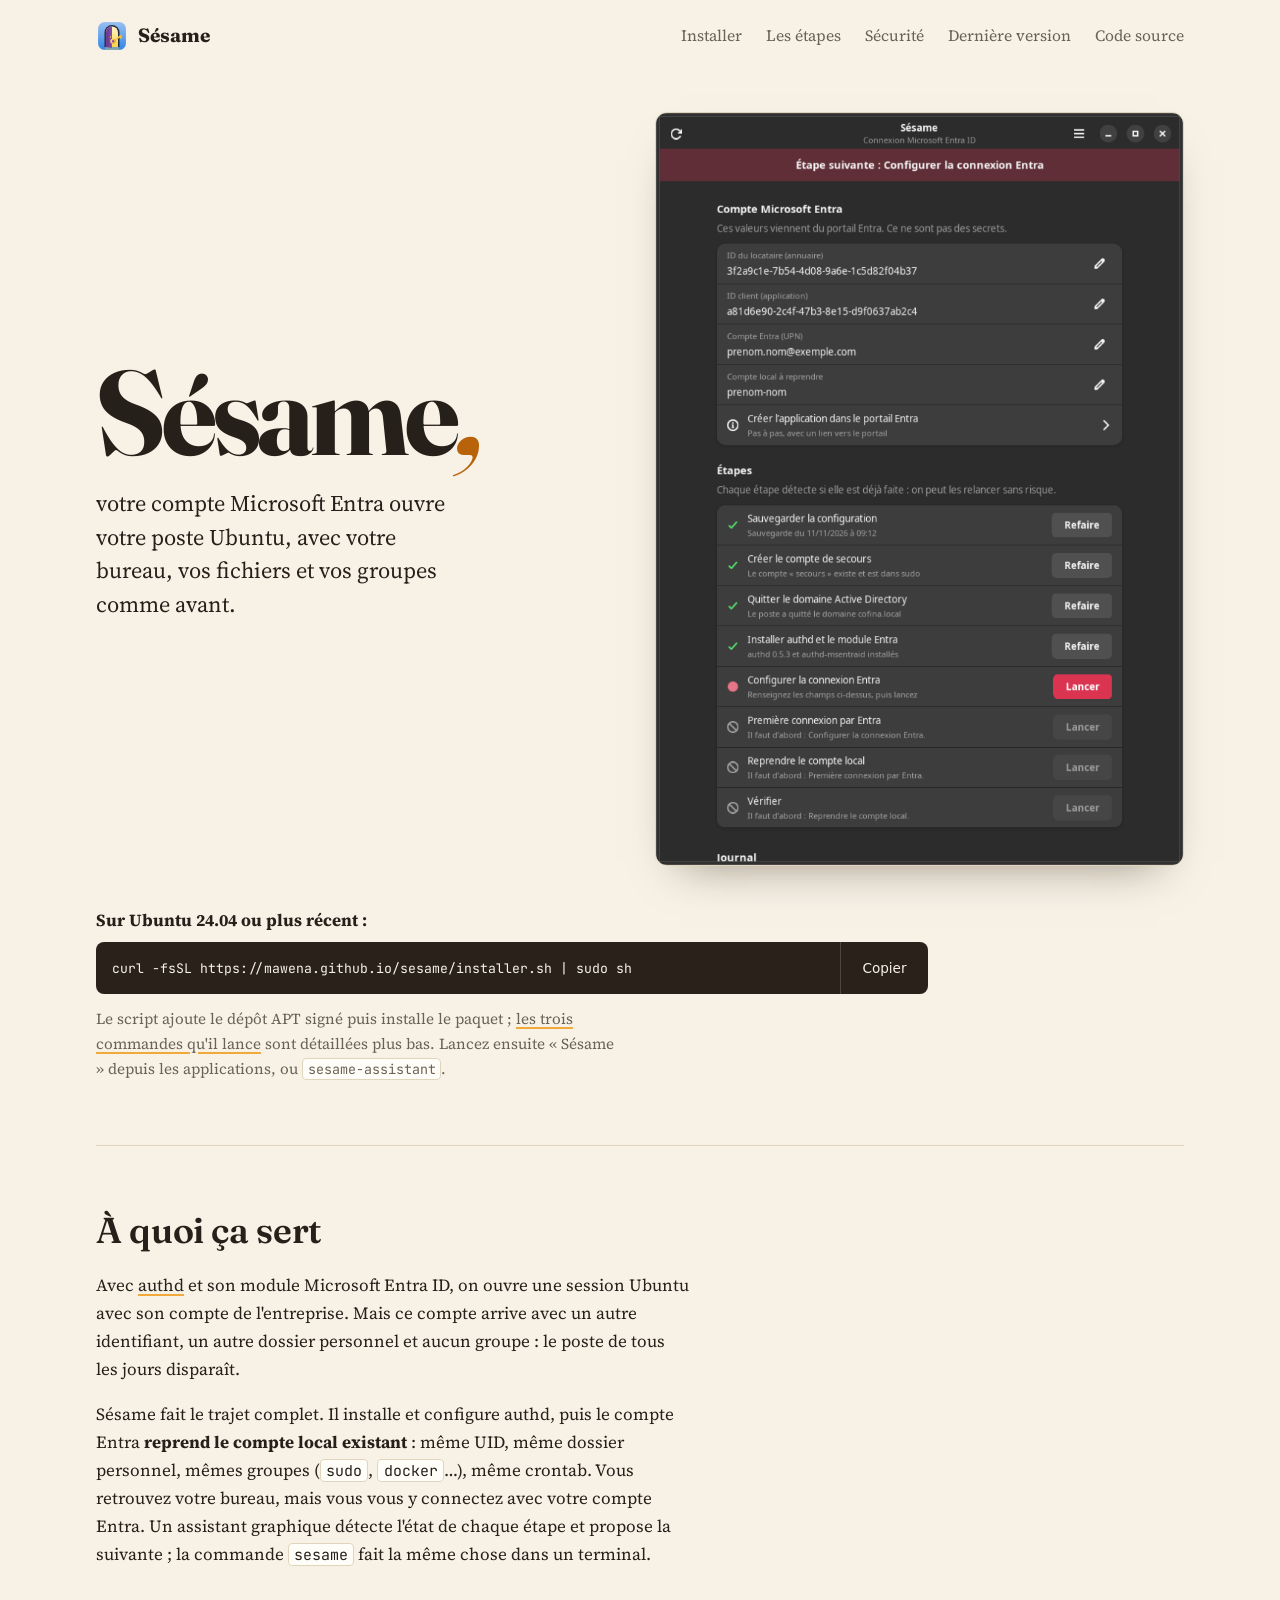
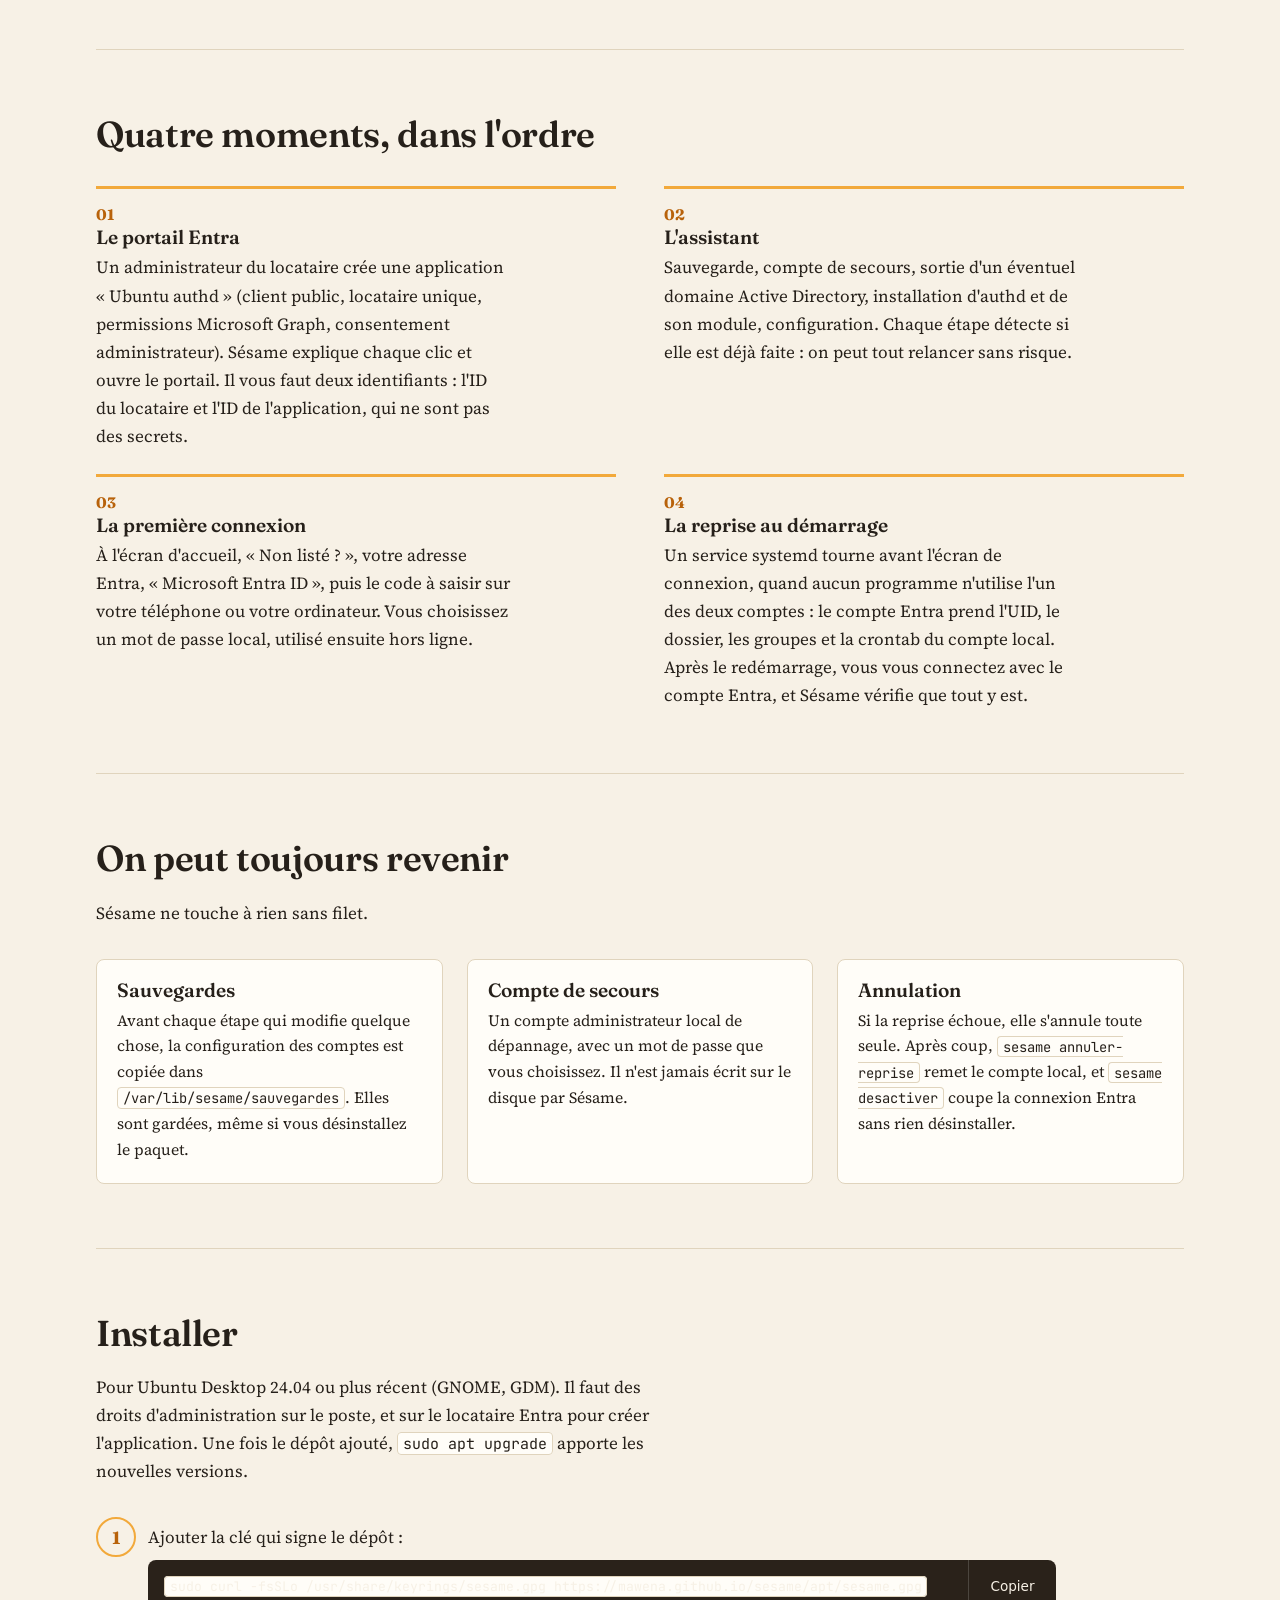
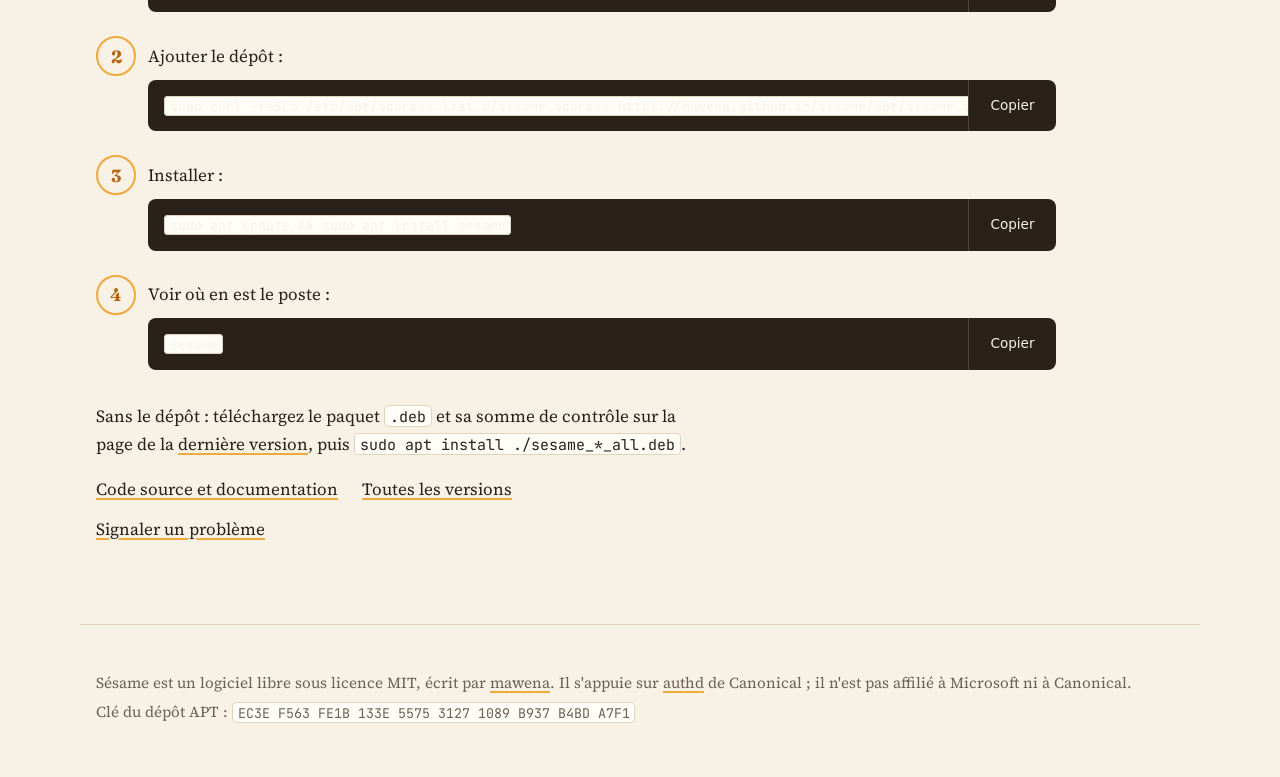
==== index.html @ a945cf49 "feat(apt): publication de sesame_1.0.0_all.deb" ====
<!doctype html>
<html lang="fr">
<head>
<meta charset="utf-8">
<meta name="viewport" content="width=device-width, initial-scale=1">
<title>Sésame, votre compte Entra sur Ubuntu</title>
<meta name="description" content="Sésame connecte un poste Ubuntu 24.04+ à Microsoft Entra ID avec authd, puis fait reprendre au compte Entra votre compte local : même UID, même dossier, mêmes groupes. Installation par apt.">
<meta name="theme-color" content="#f7f1e6" media="(prefers-color-scheme: light)">
<meta name="theme-color" content="#17130e" media="(prefers-color-scheme: dark)">
<link rel="icon" href="icone.svg" type="image/svg+xml">
<link rel="preconnect" href="https://fonts.googleapis.com">
<link rel="preconnect" href="https://fonts.gstatic.com" crossorigin>
<link href="https://fonts.googleapis.com/css2?family=Fraunces:ital,wght@0,600;0,700;1,600&family=JetBrains+Mono:wght@400;600&family=Source+Serif+4:wght@400;700&display=swap" rel="stylesheet">
<link rel="stylesheet" href="style.css">
</head>
<body>

<header class="entete">
  <a class="marque" href="./"><img src="icone.svg" alt="" width="32" height="32"><span>Sésame</span></a>
  <nav aria-label="Liens du projet">
    <a href="#installer">Installer</a>
    <a href="#etapes">Les étapes</a>
    <a href="#securite">Sécurité</a>
    <a href="https://github.com/mawena/sesame/releases/latest">Dernière version</a>
    <a href="https://github.com/mawena/sesame">Code source</a>
  </nav>
</header>

<main>
  <section class="ouverture" aria-labelledby="titre">
    <div>
      <h1 id="titre">Sésame<em>,</em></h1>
      <p class="chapeau">votre compte Microsoft Entra ouvre votre poste Ubuntu, avec votre bureau, vos fichiers et vos groupes comme avant.</p>
    </div>
    <figure class="apercu">
      <img src="captures/apercu.png" alt="L'assistant Sésame : les étapes de la connexion Entra, chacune avec son état et son bouton Lancer" width="910" height="750">
    </figure>
    <div class="installation-courte">
      <p>Sur Ubuntu 24.04 ou plus récent :</p>
      <div class="commande">
        <pre><code id="cmd-courte">curl -fsSL https://mawena.github.io/sesame/installer.sh | sudo sh</code></pre>
        <button type="button" class="copier" data-cible="cmd-courte" hidden>Copier</button>
      </div>
      <p class="nuance">Le script ajoute le dépôt APT signé puis installe le paquet ; <a href="#installer">les trois commandes qu'il lance</a> sont détaillées plus bas. Lancez ensuite « Sésame » depuis les applications, ou <code>sesame-assistant</code>.</p>
    </div>
  </section>

  <section class="pourquoi" aria-labelledby="pourquoi-titre">
    <h2 id="pourquoi-titre">À quoi ça sert</h2>
    <p>Avec <a href="https://ubuntu.com/docs/authd/stable-docs/">authd</a> et son module Microsoft Entra ID, on ouvre une session Ubuntu avec son compte de l'entreprise. Mais ce compte arrive avec un autre identifiant, un autre dossier personnel et aucun groupe : le poste de tous les jours disparaît.</p>
    <p>Sésame fait le trajet complet. Il installe et configure authd, puis le compte Entra <strong>reprend le compte local existant</strong> : même UID, même dossier personnel, mêmes groupes (<code>sudo</code>, <code>docker</code>…), même crontab. Vous retrouvez votre bureau, mais vous vous y connectez avec votre compte Entra. Un assistant graphique détecte l'état de chaque étape et propose la suivante ; la commande <code>sesame</code> fait la même chose dans un terminal.</p>
  </section>

  <section class="etapes" id="etapes" aria-labelledby="etapes-titre">
    <h2 id="etapes-titre">Quatre moments, dans l'ordre</h2>
    <ol class="liste-etapes">
      <li>
        <h3>Le portail Entra</h3>
        <p>Un administrateur du locataire crée une application « Ubuntu authd » (client public, locataire unique, permissions Microsoft Graph, consentement administrateur). Sésame explique chaque clic et ouvre le portail. Il vous faut deux identifiants : l'ID du locataire et l'ID de l'application, qui ne sont pas des secrets.</p>
      </li>
      <li>
        <h3>L'assistant</h3>
        <p>Sauvegarde, compte de secours, sortie d'un éventuel domaine Active Directory, installation d'authd et de son module, configuration. Chaque étape détecte si elle est déjà faite : on peut tout relancer sans risque.</p>
      </li>
      <li>
        <h3>La première connexion</h3>
        <p>À l'écran d'accueil, « Non listé ? », votre adresse Entra, « Microsoft Entra ID », puis le code à saisir sur votre téléphone ou votre ordinateur. Vous choisissez un mot de passe local, utilisé ensuite hors ligne.</p>
      </li>
      <li>
        <h3>La reprise au démarrage</h3>
        <p>Un service systemd tourne avant l'écran de connexion, quand aucun programme n'utilise l'un des deux comptes : le compte Entra prend l'UID, le dossier, les groupes et la crontab du compte local. Après le redémarrage, vous vous connectez avec le compte Entra, et Sésame vérifie que tout y est.</p>
      </li>
    </ol>
  </section>

  <section class="securite" id="securite" aria-labelledby="securite-titre">
    <h2 id="securite-titre">On peut toujours revenir</h2>
    <p>Sésame ne touche à rien sans filet.</p>
    <div class="garde">
      <div>
        <h3>Sauvegardes</h3>
        <p>Avant chaque étape qui modifie quelque chose, la configuration des comptes est copiée dans <code>/var/lib/sesame/sauvegardes</code>. Elles sont gardées, même si vous désinstallez le paquet.</p>
      </div>
      <div>
        <h3>Compte de secours</h3>
        <p>Un compte administrateur local de dépannage, avec un mot de passe que vous choisissez. Il n'est jamais écrit sur le disque par Sésame.</p>
      </div>
      <div>
        <h3>Annulation</h3>
        <p>Si la reprise échoue, elle s'annule toute seule. Après coup, <code>sesame annuler-reprise</code> remet le compte local, et <code>sesame desactiver</code> coupe la connexion Entra sans rien désinstaller.</p>
      </div>
    </div>
  </section>

  <section class="installer" id="installer" aria-labelledby="installer-titre">
    <h2 id="installer-titre">Installer</h2>
    <p>Pour Ubuntu Desktop 24.04 ou plus récent (GNOME, GDM). Il faut des droits d'administration sur le poste, et sur le locataire Entra pour créer l'application. Une fois le dépôt ajouté, <code>sudo apt upgrade</code> apporte les nouvelles versions.</p>
    <ol class="pas">
      <li>
        <p>Ajouter la clé qui signe le dépôt :</p>
        <div class="commande"><pre><code id="cmd-cle">sudo curl -fsSLo /usr/share/keyrings/sesame.gpg https://mawena.github.io/sesame/apt/sesame.gpg</code></pre><button type="button" class="copier" data-cible="cmd-cle" hidden>Copier</button></div>
      </li>
      <li>
        <p>Ajouter le dépôt :</p>
        <div class="commande"><pre><code id="cmd-source">sudo curl -fsSLo /etc/apt/sources.list.d/sesame.sources https://mawena.github.io/sesame/apt/sesame.sources</code></pre><button type="button" class="copier" data-cible="cmd-source" hidden>Copier</button></div>
      </li>
      <li>
        <p>Installer :</p>
        <div class="commande"><pre><code id="cmd-installer">sudo apt update && sudo apt install sesame</code></pre><button type="button" class="copier" data-cible="cmd-installer" hidden>Copier</button></div>
      </li>
      <li>
        <p>Voir où en est le poste :</p>
        <div class="commande"><pre><code id="cmd-etat">sesame</code></pre><button type="button" class="copier" data-cible="cmd-etat" hidden>Copier</button></div>
      </li>
    </ol>
    <p>Sans le dépôt : téléchargez le paquet <code>.deb</code> et sa somme de contrôle sur la page de la <a href="https://github.com/mawena/sesame/releases/latest">dernière version</a>, puis <code>sudo apt install ./sesame_*_all.deb</code>.</p>
    <p class="liens">
      <a href="https://github.com/mawena/sesame">Code source et documentation</a>
      <a href="https://github.com/mawena/sesame/releases">Toutes les versions</a>
      <a href="https://github.com/mawena/sesame/issues">Signaler un problème</a>
    </p>
  </section>
</main>

<footer class="pied">
  <p>Sésame est un logiciel libre sous licence MIT, écrit par <a href="https://github.com/mawena">mawena</a>. Il s'appuie sur <a href="https://ubuntu.com/identity/authd">authd</a> de Canonical ; il n'est pas affilié à Microsoft ni à Canonical.</p>
  <p>Clé du dépôt APT : <code>EC3E F563 FE1B 133E 5575 3127 1089 B937 B4BD A7F1</code></p>
</footer>

<script src="sesame.js" defer></script>
</body>
</html>
---- style.css ----
/* Sésame : page d'accueil. Identité : l'ambre d'une clé et d'une porte qui s'ouvre, sur fond sable (clair) ou nuit (sombre). */
:root {
  --fond: #f7f1e6;          /* sable */
  --surface: #fffdf8;
  --encre: #26201a;
  --discret: #6b6154;
  --trait: #e0d4bd;
  --ambre: #b8620a;         /* accent : texte et traits, contraste suffisant sur le fond */
  --or: #f2a93b;            /* la clé, les repères */
  --ok: #2f7d4f;
  --alerte: #b3321f;
  --code-fond: #2a221a;
  --code-encre: #f7f1e6;
  --rayon: 8px;
  --large: 70rem;
  --texte: 66ch;
  color-scheme: light dark;
}
@media (prefers-color-scheme: dark) {
  :root:not([data-theme="light"]) {
    --fond: #17130e;
    --surface: #211b14;
    --encre: #f1e8d8;
    --discret: #b3a68f;
    --trait: #3a3125;
    --ambre: #f2a93b;
    --or: #f2a93b;
    --ok: #6cc08b;
    --alerte: #ff8a75;
    --code-fond: #0f0c08;
    --code-encre: #f1e8d8;
  }
}
:root[data-theme="dark"] {
  --fond: #17130e; --surface: #211b14; --encre: #f1e8d8; --discret: #b3a68f; --trait: #3a3125;
  --ambre: #f2a93b; --or: #f2a93b; --ok: #6cc08b; --alerte: #ff8a75; --code-fond: #0f0c08; --code-encre: #f1e8d8;
}

*, *::before, *::after { box-sizing: border-box; }
html { -webkit-text-size-adjust: 100%; scroll-behavior: smooth; }
@media (prefers-reduced-motion: reduce) { html { scroll-behavior: auto; } }

body {
  margin: 0; background: var(--fond); color: var(--encre);
  font-family: "Source Serif 4", Georgia, "Noto Serif", serif;
  font-size: 1.0625rem; line-height: 1.65;
}
a { color: inherit; text-decoration-color: var(--or); text-decoration-thickness: 2px; text-underline-offset: 3px; }
a:hover { color: var(--ambre); }
:focus-visible { outline: 3px solid var(--or); outline-offset: 3px; border-radius: 2px; }

code, pre { font-family: "JetBrains Mono", "DejaVu Sans Mono", ui-monospace, monospace; font-size: 0.88em; }
p code, li code { background: var(--surface); border: 1px solid var(--trait); border-radius: 4px; padding: 0.05em 0.35em; overflow-wrap: anywhere; }

h1, h2, h3 { font-family: "Fraunces", Georgia, serif; line-height: 1.12; margin: 0; font-weight: 600; }
h2 { font-size: clamp(1.6rem, 3.4vw, 2.25rem); letter-spacing: -0.01em; max-width: 24ch; }
h3 { font-size: 1.2rem; }
.lecteur { position: absolute; width: 1px; height: 1px; overflow: hidden; clip: rect(0 0 0 0); white-space: nowrap; }

/* En-tête */
.entete { max-width: var(--large); margin: 0 auto; padding: 1.25rem 1rem; display: flex; flex-wrap: wrap; gap: 0.75rem 2rem; align-items: center; justify-content: space-between; }
.marque { display: inline-flex; align-items: center; gap: 0.6rem; text-decoration: none; font-family: Fraunces, Georgia, serif; font-weight: 700; font-size: 1.2rem; }
.entete nav { display: flex; flex-wrap: wrap; gap: 0.25rem 1.5rem; font-size: 0.98rem; }
.entete nav a { text-decoration: none; color: var(--discret); }
.entete nav a:hover { color: var(--encre); text-decoration: underline; }

main { max-width: var(--large); margin: 0 auto; padding: 0 1rem; }
section + section { border-top: 1px solid var(--trait); }

/* Ouverture */
.ouverture { padding: 2.5rem 0 4rem; display: grid; grid-template-columns: minmax(0, 1fr) minmax(0, 1.05fr); gap: 2.5rem 3.5rem; align-items: center; }
h1 { font-size: clamp(3.4rem, 11vw, 7.5rem); letter-spacing: -0.035em; line-height: 0.92; font-weight: 700; }
h1 em { font-style: italic; color: var(--ambre); }
.chapeau { font-size: clamp(1.15rem, 2.2vw, 1.4rem); line-height: 1.5; max-width: 34ch; margin: 1.25rem 0 0; }
.apercu { margin: 0; }
.apercu img { display: block; width: 100%; height: auto; border-radius: 12px; border: 1px solid var(--trait); box-shadow: 0 22px 44px -26px rgba(40, 25, 5, .5); }
.installation-courte { grid-column: 1 / -1; max-width: 52rem; }
.installation-courte > p:first-child { margin: 0 0 0.5rem; font-weight: 700; }
.nuance { color: var(--discret); max-width: var(--texte); margin: 0.75rem 0 0; font-size: 0.95rem; }

/* Commandes */
.commande { display: flex; align-items: stretch; background: var(--code-fond); color: var(--code-encre); border-radius: var(--rayon); overflow: hidden; }
.commande pre { margin: 0; padding: 0.85rem 1rem; overflow-x: auto; flex: 1; min-width: 0; }
.commande pre code { white-space: pre; }
.copier { flex: none; font: inherit; font-family: system-ui, sans-serif; font-size: 0.85rem; cursor: pointer; background: transparent; color: var(--code-encre); border: 0; border-left: 1px solid rgba(255, 255, 255, .16); padding: 0 1rem; min-width: 5.5rem; }
.copier:hover { background: rgba(255, 255, 255, .08); }
.copier.copie { color: var(--or); }

/* Sections */
.pourquoi, .etapes, .securite, .installer { padding: 4rem 0; }
.pourquoi > p, .installer > p { max-width: var(--texte); }
.pourquoi h2, .etapes h2, .securite h2, .installer h2 { margin-bottom: 1.25rem; }

.liste-etapes { list-style: none; margin: 2rem 0 0; padding: 0; counter-reset: e; display: grid; grid-template-columns: repeat(2, minmax(0, 1fr)); gap: 1.5rem 3rem; }
.liste-etapes li { counter-increment: e; border-top: 3px solid var(--or); padding-top: 0.8rem; }
.liste-etapes li::before { content: counter(e, decimal-leading-zero); display: block; font-family: Fraunces, Georgia, serif; font-weight: 700; color: var(--ambre); font-size: 0.95rem; }
.liste-etapes h3 { margin-bottom: 0.3rem; }
.liste-etapes p { margin: 0; max-width: 46ch; }

.garde { display: grid; grid-template-columns: repeat(3, minmax(0, 1fr)); gap: 1.5rem; margin-top: 2rem; }
.garde > div { background: var(--surface); border: 1px solid var(--trait); border-radius: var(--rayon); padding: 1.25rem; }
.garde h3 { margin-bottom: 0.4rem; }
.garde p { margin: 0; font-size: 0.98rem; }

.pas { margin: 2rem 0; padding: 0; list-style: none; counter-reset: pas; max-width: 60rem; }
.pas li { counter-increment: pas; display: grid; grid-template-columns: 2.5rem minmax(0, 1fr); column-gap: 0.75rem; margin-bottom: 1.5rem; }
.pas li::before { content: counter(pas); grid-row: span 2; font-family: Fraunces, Georgia, serif; font-weight: 700; font-size: 1.1rem; width: 2.5rem; height: 2.5rem; border-radius: 50%; display: grid; place-items: center; border: 2px solid var(--or); color: var(--ambre); }
.pas p { margin: 0.35rem 0 0.6rem; }

.liens { display: flex; flex-wrap: wrap; gap: 0.75rem 1.5rem; margin-top: 1rem; }

/* Pied */
.pied { max-width: var(--large); margin: 0 auto; padding: 2.5rem 1rem 3rem; border-top: 1px solid var(--trait); color: var(--discret); font-size: 0.95rem; }
.pied p { margin: 0.3rem 0; }
.pied code { overflow-wrap: anywhere; }

@media (max-width: 800px) {
  .ouverture { grid-template-columns: 1fr; }
  .liste-etapes, .garde { grid-template-columns: 1fr; }
  .copier { min-width: 4.5rem; padding: 0 0.75rem; }
}
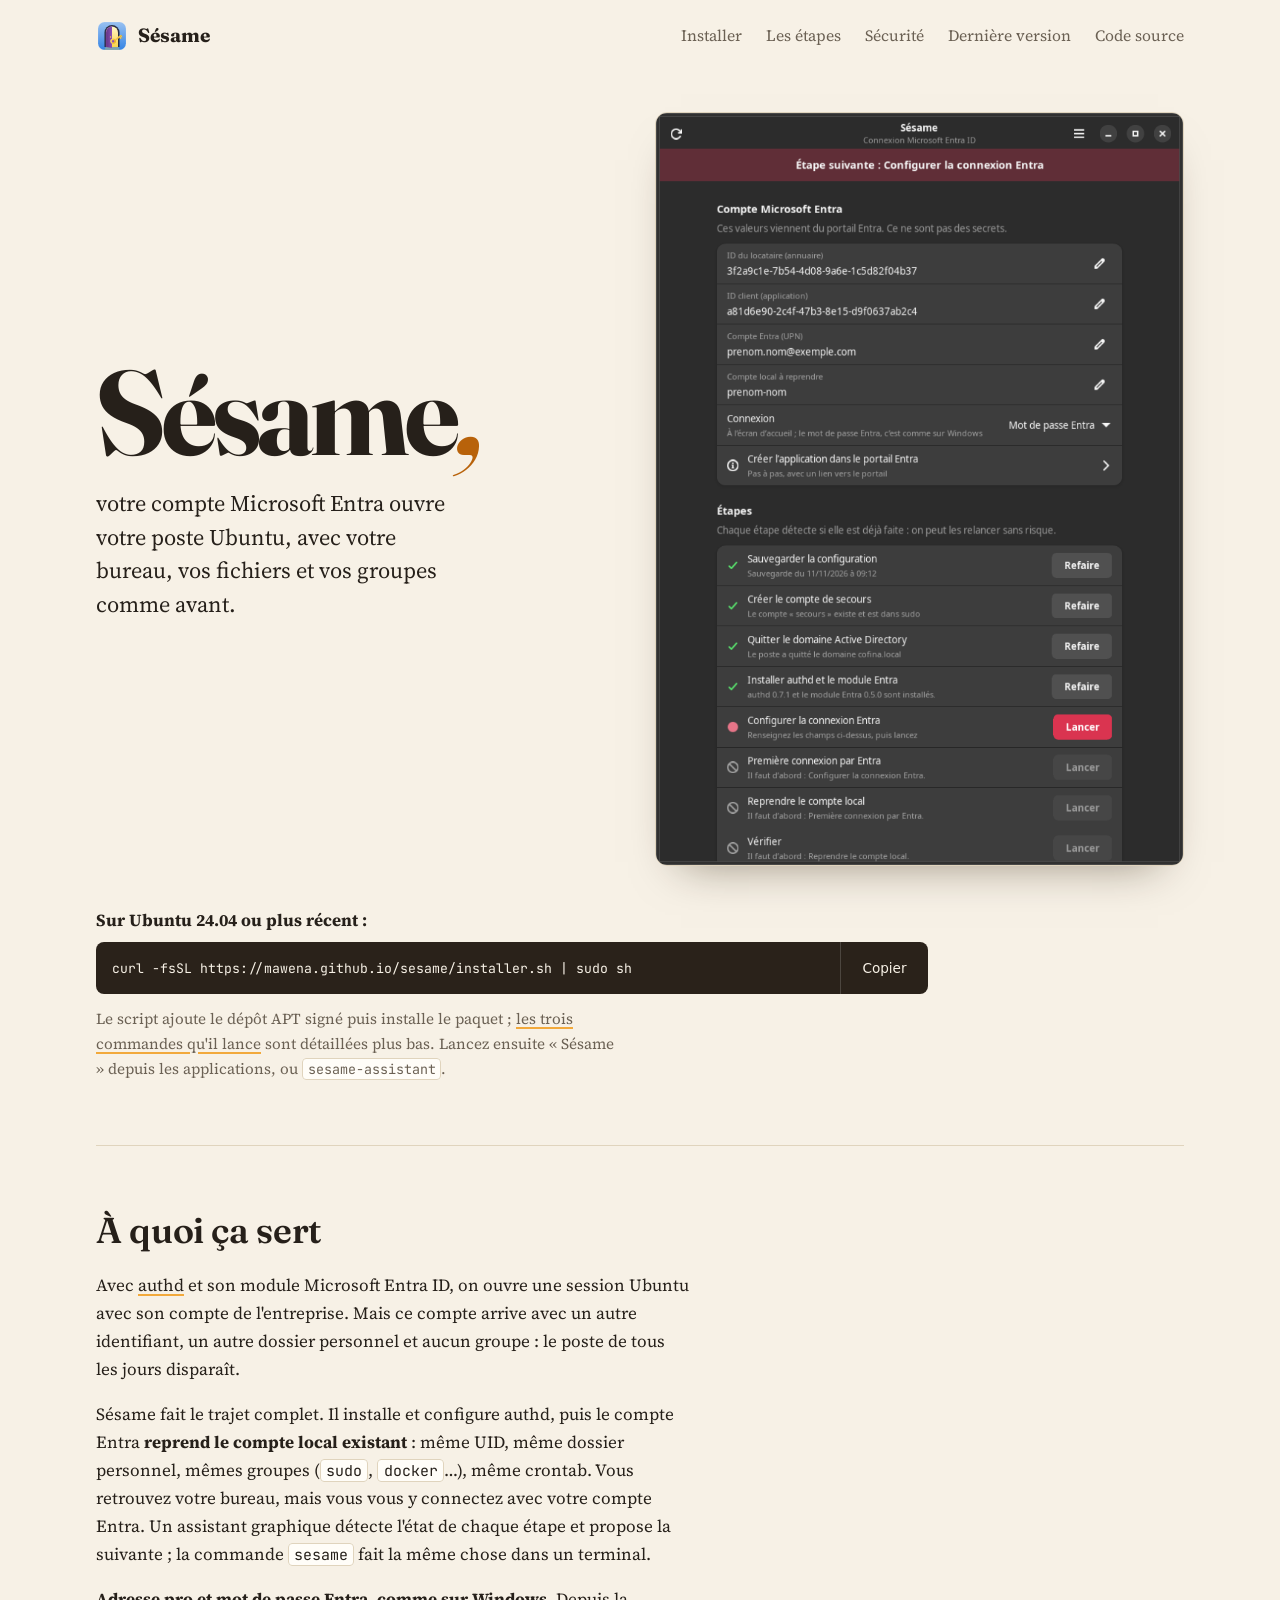
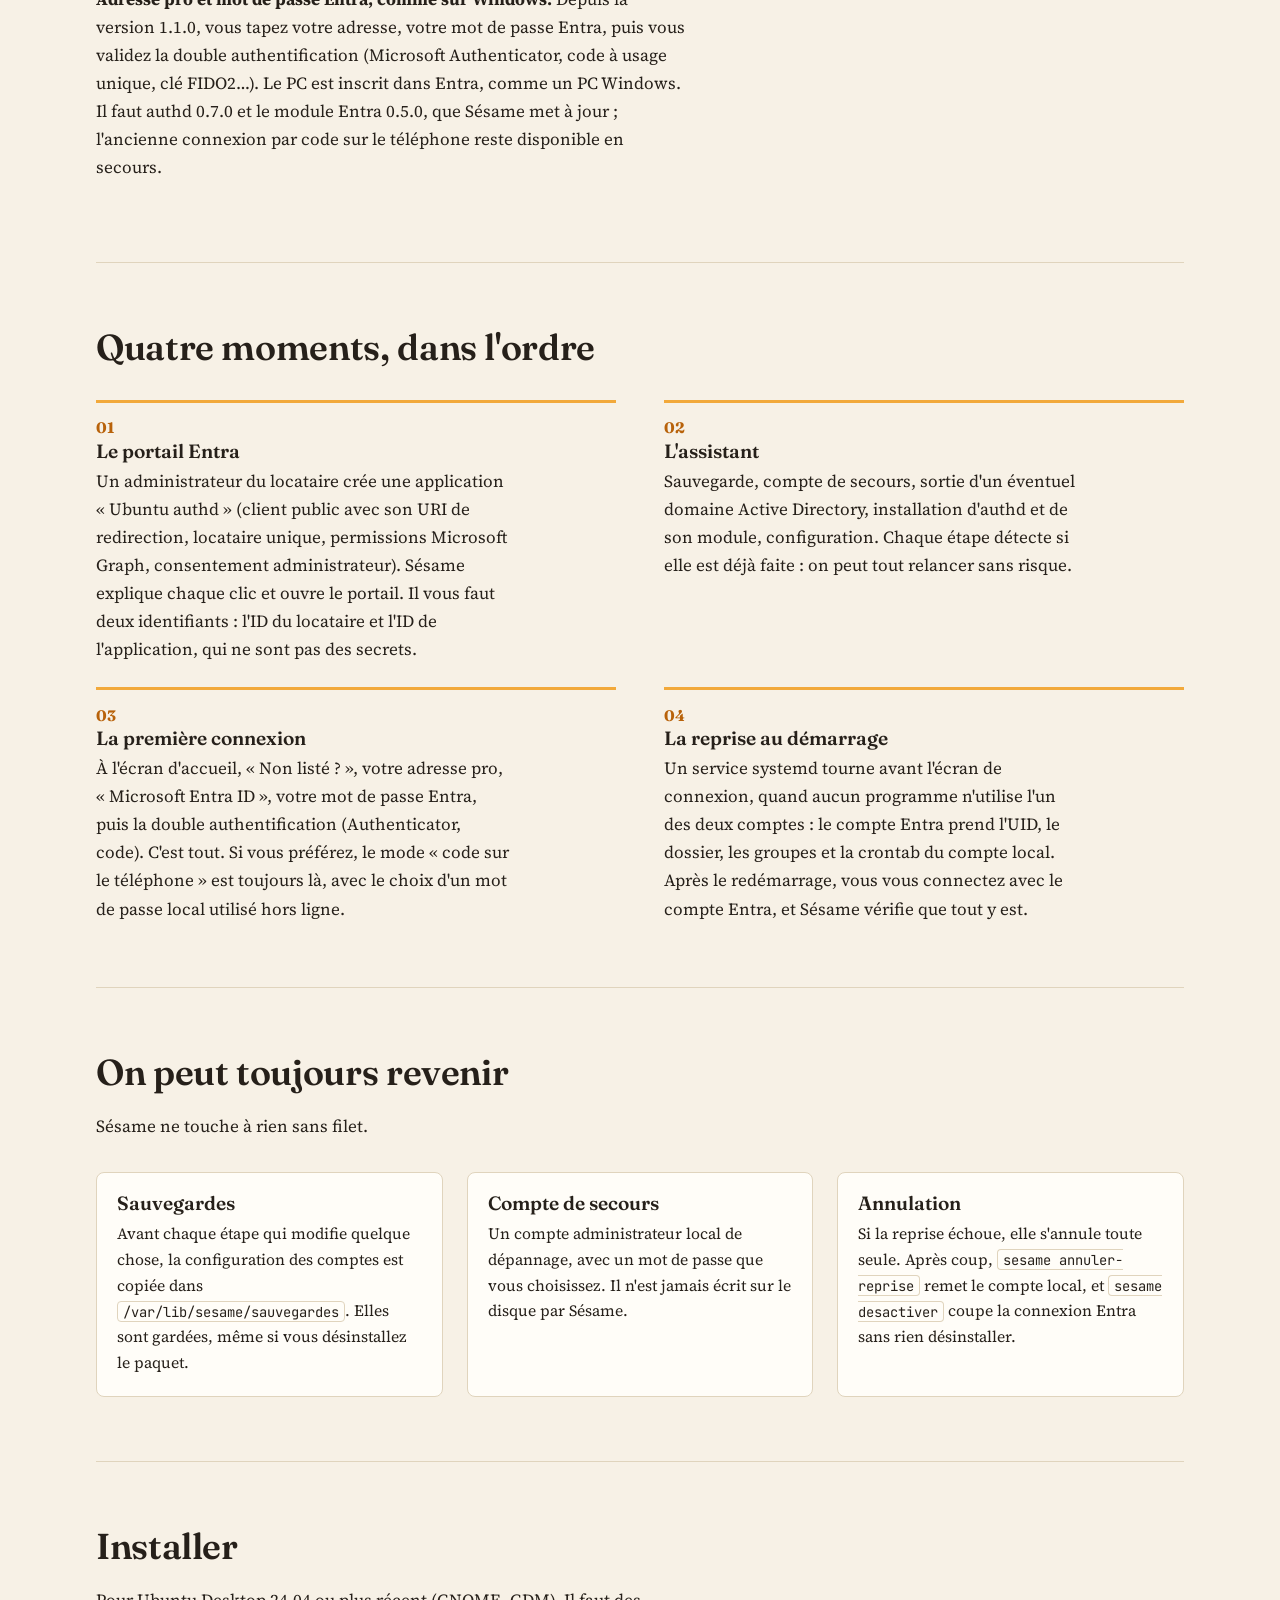
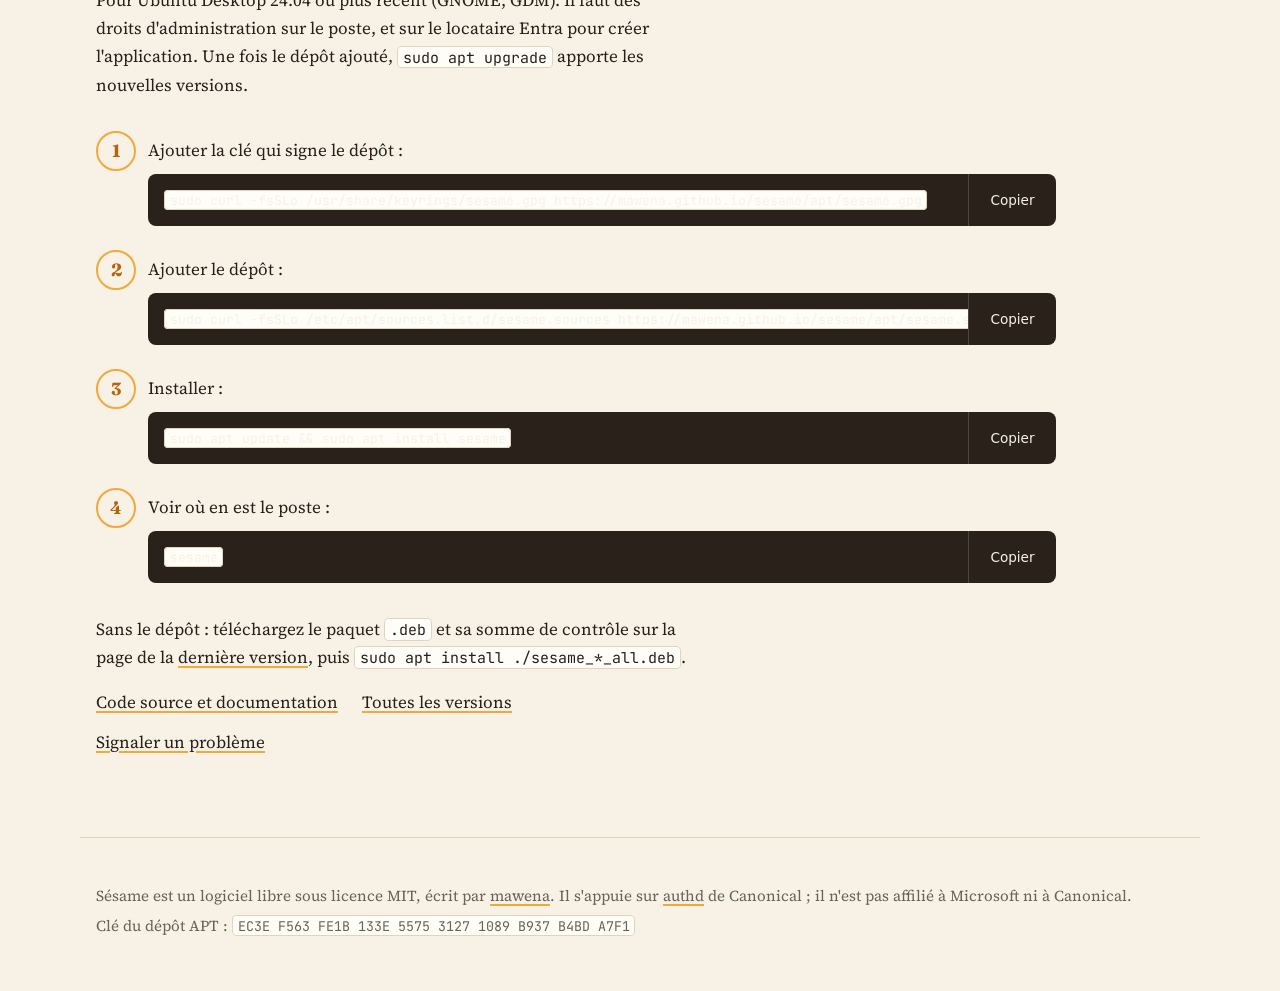
==== commit b8b1947a: "feat(apt): publication de sesame_1.1.0_all.deb" ====
--- a/index.html
+++ b/index.html
@@ -4,7 +4,7 @@
 <meta charset="utf-8">
 <meta name="viewport" content="width=device-width, initial-scale=1">
 <title>Sésame, votre compte Entra sur Ubuntu</title>
-<meta name="description" content="Sésame connecte un poste Ubuntu 24.04+ à Microsoft Entra ID avec authd, puis fait reprendre au compte Entra votre compte local : même UID, même dossier, mêmes groupes. Installation par apt.">
+<meta name="description" content="Sésame connecte un poste Ubuntu 24.04+ à Microsoft Entra ID avec authd (adresse pro et mot de passe, comme sur Windows), puis fait reprendre au compte Entra votre compte local : même UID, même dossier, mêmes groupes. Installation par apt.">
 <meta name="theme-color" content="#f7f1e6" media="(prefers-color-scheme: light)">
 <meta name="theme-color" content="#17130e" media="(prefers-color-scheme: dark)">
 <link rel="icon" href="icone.svg" type="image/svg+xml">
@@ -49,6 +49,7 @@
     <h2 id="pourquoi-titre">À quoi ça sert</h2>
     <p>Avec <a href="https://ubuntu.com/docs/authd/stable-docs/">authd</a> et son module Microsoft Entra ID, on ouvre une session Ubuntu avec son compte de l'entreprise. Mais ce compte arrive avec un autre identifiant, un autre dossier personnel et aucun groupe : le poste de tous les jours disparaît.</p>
     <p>Sésame fait le trajet complet. Il installe et configure authd, puis le compte Entra <strong>reprend le compte local existant</strong> : même UID, même dossier personnel, mêmes groupes (<code>sudo</code>, <code>docker</code>…), même crontab. Vous retrouvez votre bureau, mais vous vous y connectez avec votre compte Entra. Un assistant graphique détecte l'état de chaque étape et propose la suivante ; la commande <code>sesame</code> fait la même chose dans un terminal.</p>
+    <p><strong>Adresse pro et mot de passe Entra, comme sur Windows.</strong> Depuis la version 1.1.0, vous tapez votre adresse, votre mot de passe Entra, puis vous validez la double authentification (Microsoft Authenticator, code à usage unique, clé FIDO2…). Le PC est inscrit dans Entra, comme un PC Windows. Il faut authd 0.7.0 et le module Entra 0.5.0, que Sésame met à jour ; l'ancienne connexion par code sur le téléphone reste disponible en secours.</p>
   </section>
 
   <section class="etapes" id="etapes" aria-labelledby="etapes-titre">
@@ -56,7 +57,7 @@
     <ol class="liste-etapes">
       <li>
         <h3>Le portail Entra</h3>
-        <p>Un administrateur du locataire crée une application « Ubuntu authd » (client public, locataire unique, permissions Microsoft Graph, consentement administrateur). Sésame explique chaque clic et ouvre le portail. Il vous faut deux identifiants : l'ID du locataire et l'ID de l'application, qui ne sont pas des secrets.</p>
+        <p>Un administrateur du locataire crée une application « Ubuntu authd » (client public avec son URI de redirection, locataire unique, permissions Microsoft Graph, consentement administrateur). Sésame explique chaque clic et ouvre le portail. Il vous faut deux identifiants : l'ID du locataire et l'ID de l'application, qui ne sont pas des secrets.</p>
       </li>
       <li>
         <h3>L'assistant</h3>
@@ -64,7 +65,7 @@
       </li>
       <li>
         <h3>La première connexion</h3>
-        <p>À l'écran d'accueil, « Non listé ? », votre adresse Entra, « Microsoft Entra ID », puis le code à saisir sur votre téléphone ou votre ordinateur. Vous choisissez un mot de passe local, utilisé ensuite hors ligne.</p>
+        <p>À l'écran d'accueil, « Non listé ? », votre adresse pro, « Microsoft Entra ID », votre mot de passe Entra, puis la double authentification (Authenticator, code). C'est tout. Si vous préférez, le mode « code sur le téléphone » est toujours là, avec le choix d'un mot de passe local utilisé hors ligne.</p>
       </li>
       <li>
         <h3>La reprise au démarrage</h3>
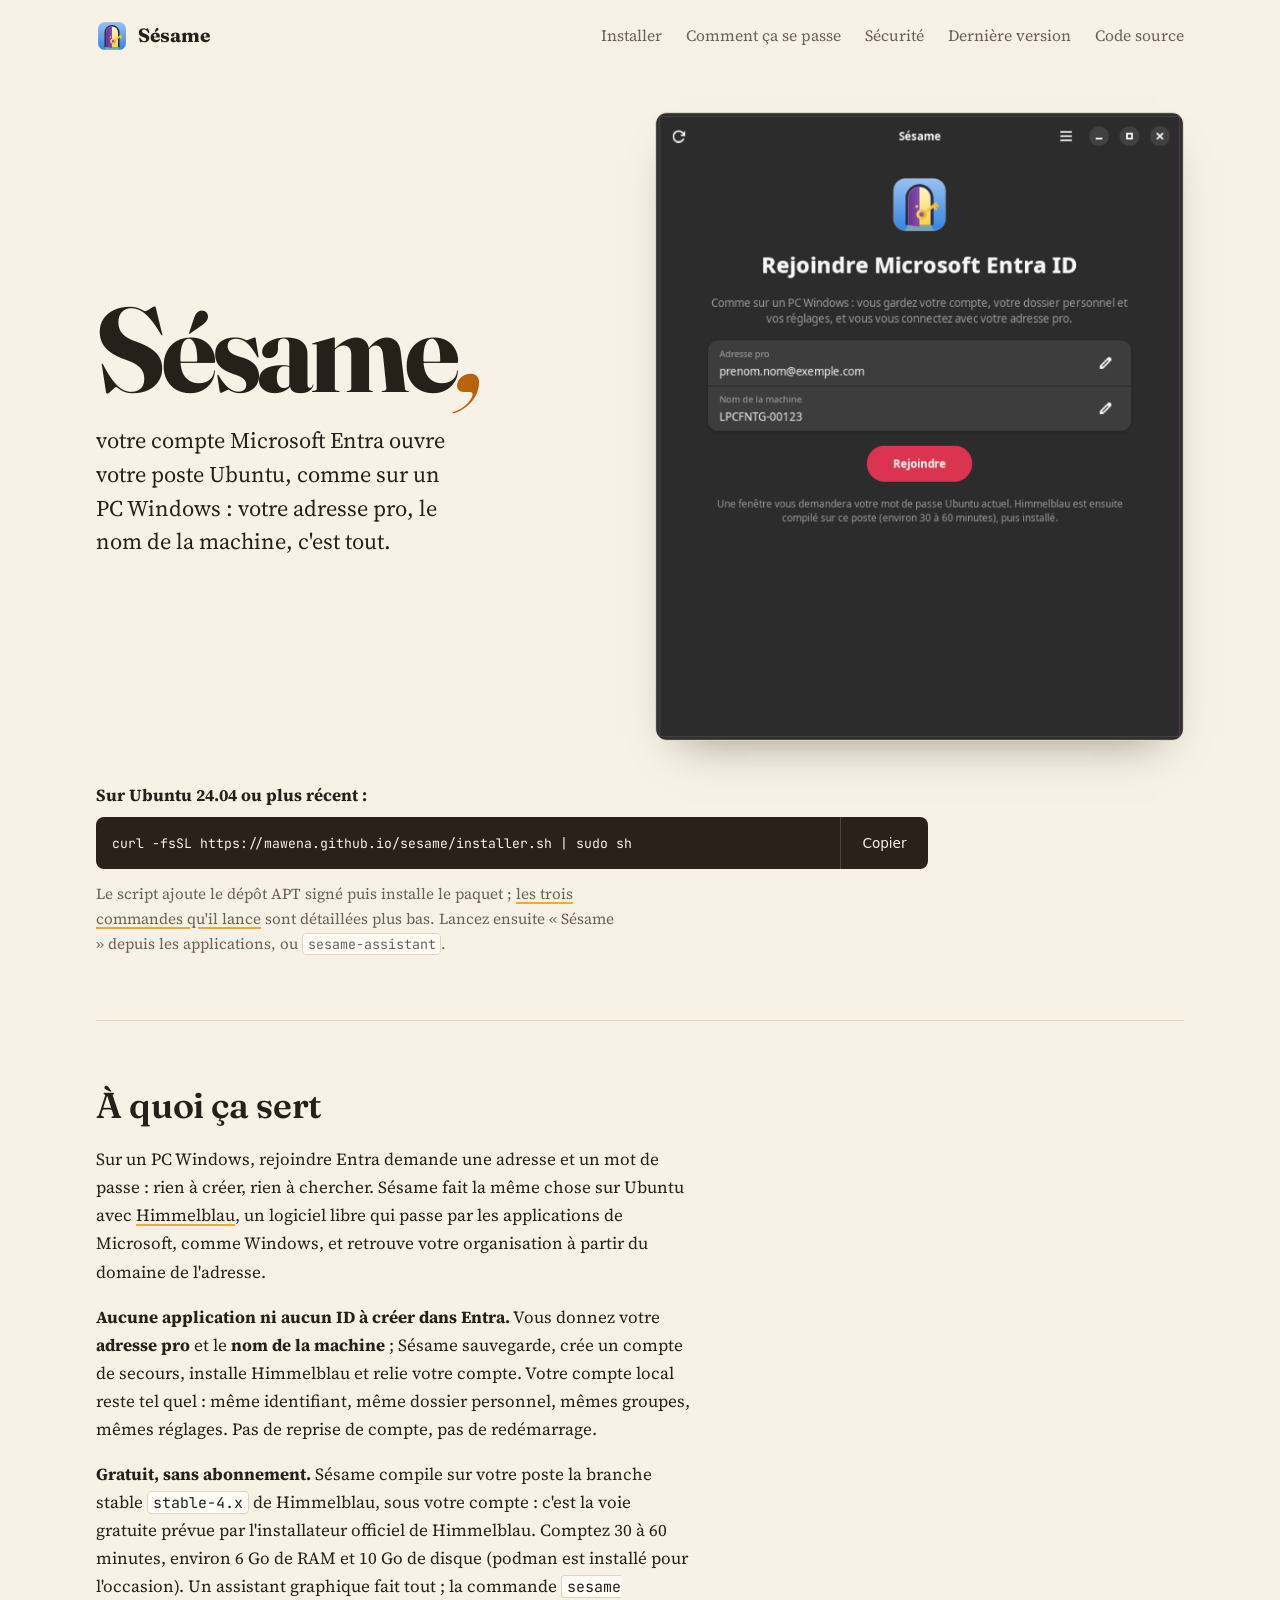
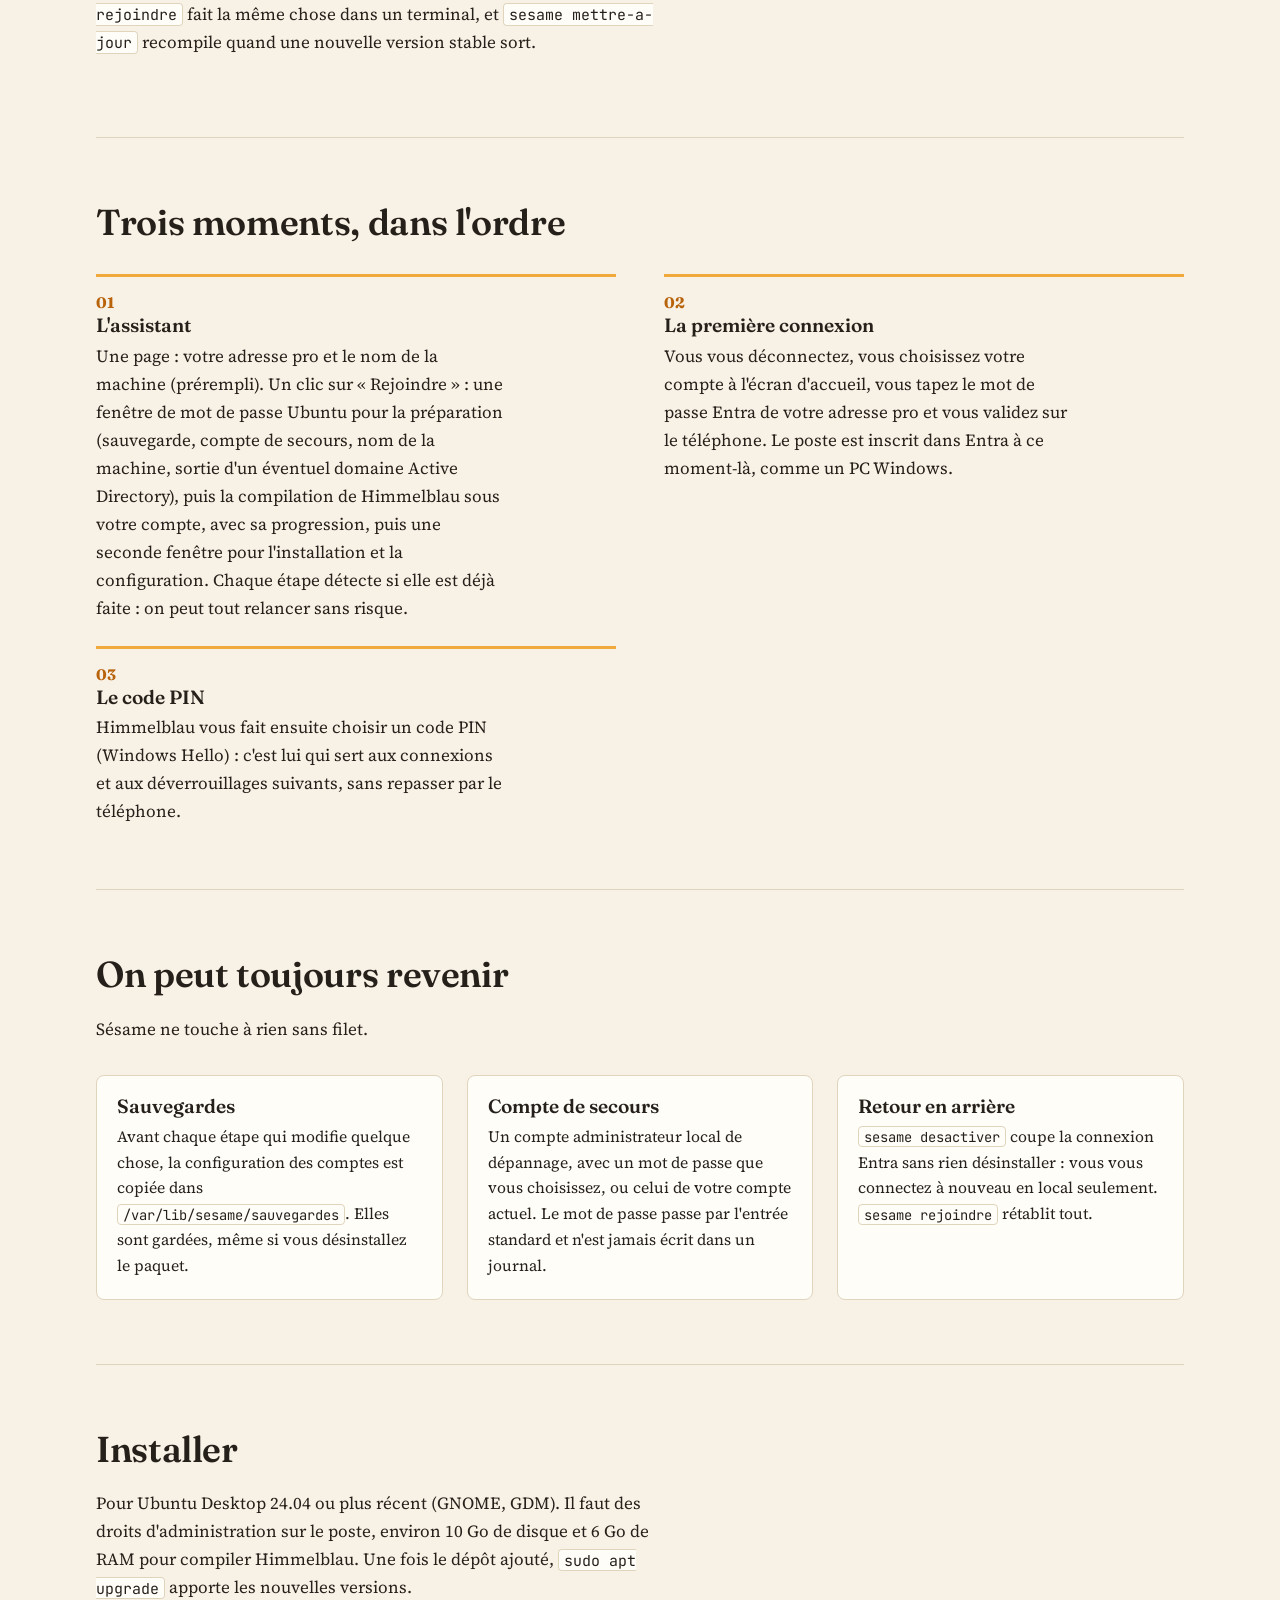
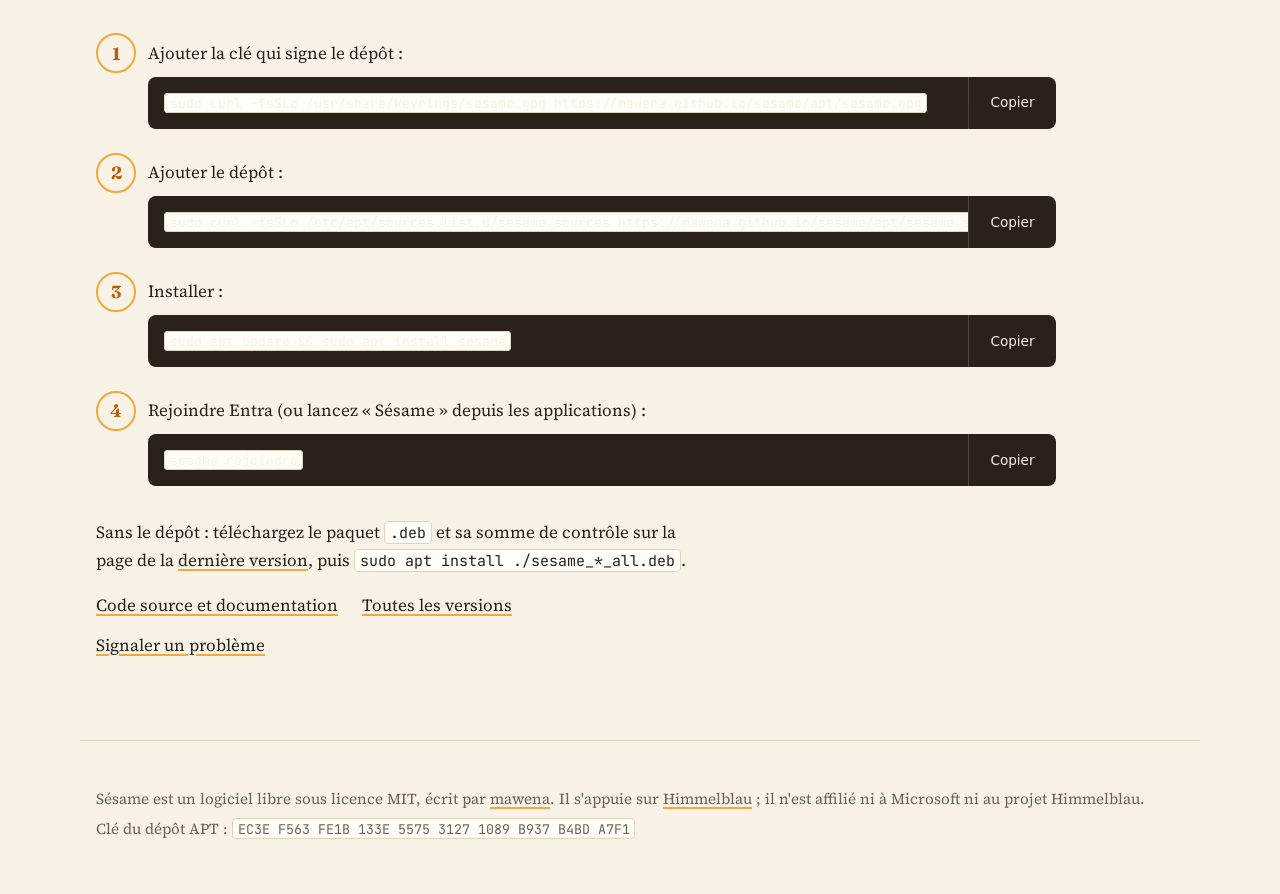
==== commit 40bcc20c: "feat(apt): publication de sesame_2.0.0_all.deb" ====
--- a/index.html
+++ b/index.html
@@ -4,7 +4,7 @@
 <meta charset="utf-8">
 <meta name="viewport" content="width=device-width, initial-scale=1">
 <title>Sésame, votre compte Entra sur Ubuntu</title>
-<meta name="description" content="Sésame connecte un poste Ubuntu 24.04+ à Microsoft Entra ID avec authd (adresse pro et mot de passe, comme sur Windows), puis fait reprendre au compte Entra votre compte local : même UID, même dossier, mêmes groupes. Installation par apt.">
+<meta name="description" content="Sésame relie un poste Ubuntu 24.04+ à Microsoft Entra ID avec Himmelblau, comme un PC Windows : votre adresse pro et le nom de la machine, c'est tout. Votre compte local reste le même. Installation par apt.">
 <meta name="theme-color" content="#f7f1e6" media="(prefers-color-scheme: light)">
 <meta name="theme-color" content="#17130e" media="(prefers-color-scheme: dark)">
 <link rel="icon" href="icone.svg" type="image/svg+xml">
@@ -19,7 +19,7 @@
   <a class="marque" href="./"><img src="icone.svg" alt="" width="32" height="32"><span>Sésame</span></a>
   <nav aria-label="Liens du projet">
     <a href="#installer">Installer</a>
-    <a href="#etapes">Les étapes</a>
+    <a href="#etapes">Comment ça se passe</a>
     <a href="#securite">Sécurité</a>
     <a href="https://github.com/mawena/sesame/releases/latest">Dernière version</a>
     <a href="https://github.com/mawena/sesame">Code source</a>
@@ -30,10 +30,10 @@
   <section class="ouverture" aria-labelledby="titre">
     <div>
       <h1 id="titre">Sésame<em>,</em></h1>
-      <p class="chapeau">votre compte Microsoft Entra ouvre votre poste Ubuntu, avec votre bureau, vos fichiers et vos groupes comme avant.</p>
+      <p class="chapeau">votre compte Microsoft Entra ouvre votre poste Ubuntu, comme sur un PC Windows : votre adresse pro, le nom de la machine, c'est tout.</p>
     </div>
     <figure class="apercu">
-      <img src="captures/apercu.png" alt="L'assistant Sésame : les étapes de la connexion Entra, chacune avec son état et son bouton Lancer" width="910" height="750">
+      <img src="captures/apercu.png" alt="L'assistant Sésame : adresse pro, nom de la machine et bouton Rejoindre" width="910" height="750">
     </figure>
     <div class="installation-courte">
       <p>Sur Ubuntu 24.04 ou plus récent :</p>
@@ -47,29 +47,25 @@
 
   <section class="pourquoi" aria-labelledby="pourquoi-titre">
     <h2 id="pourquoi-titre">À quoi ça sert</h2>
-    <p>Avec <a href="https://ubuntu.com/docs/authd/stable-docs/">authd</a> et son module Microsoft Entra ID, on ouvre une session Ubuntu avec son compte de l'entreprise. Mais ce compte arrive avec un autre identifiant, un autre dossier personnel et aucun groupe : le poste de tous les jours disparaît.</p>
-    <p>Sésame fait le trajet complet. Il installe et configure authd, puis le compte Entra <strong>reprend le compte local existant</strong> : même UID, même dossier personnel, mêmes groupes (<code>sudo</code>, <code>docker</code>…), même crontab. Vous retrouvez votre bureau, mais vous vous y connectez avec votre compte Entra. Un assistant graphique détecte l'état de chaque étape et propose la suivante ; la commande <code>sesame</code> fait la même chose dans un terminal.</p>
-    <p><strong>Adresse pro et mot de passe Entra, comme sur Windows.</strong> Depuis la version 1.1.0, vous tapez votre adresse, votre mot de passe Entra, puis vous validez la double authentification (Microsoft Authenticator, code à usage unique, clé FIDO2…). Le PC est inscrit dans Entra, comme un PC Windows. Il faut authd 0.7.0 et le module Entra 0.5.0, que Sésame met à jour ; l'ancienne connexion par code sur le téléphone reste disponible en secours.</p>
+    <p>Sur un PC Windows, rejoindre Entra demande une adresse et un mot de passe : rien à créer, rien à chercher. Sésame fait la même chose sur Ubuntu avec <a href="https://himmelblau-idm.org">Himmelblau</a>, un logiciel libre qui passe par les applications de Microsoft, comme Windows, et retrouve votre organisation à partir du domaine de l'adresse.</p>
+    <p><strong>Aucune application ni aucun ID à créer dans Entra.</strong> Vous donnez votre <strong>adresse pro</strong> et le <strong>nom de la machine</strong> ; Sésame sauvegarde, crée un compte de secours, installe Himmelblau et relie votre compte. Votre compte local reste tel quel : même identifiant, même dossier personnel, mêmes groupes, mêmes réglages. Pas de reprise de compte, pas de redémarrage.</p>
+    <p><strong>Gratuit, sans abonnement.</strong> Sésame compile sur votre poste la branche stable <code>stable-4.x</code> de Himmelblau, sous votre compte : c'est la voie gratuite prévue par l'installateur officiel de Himmelblau. Comptez 30 à 60 minutes, environ 6 Go de RAM et 10 Go de disque (podman est installé pour l'occasion). Un assistant graphique fait tout ; la commande <code>sesame rejoindre</code> fait la même chose dans un terminal, et <code>sesame mettre-a-jour</code> recompile quand une nouvelle version stable sort.</p>
   </section>
 
   <section class="etapes" id="etapes" aria-labelledby="etapes-titre">
-    <h2 id="etapes-titre">Quatre moments, dans l'ordre</h2>
+    <h2 id="etapes-titre">Trois moments, dans l'ordre</h2>
     <ol class="liste-etapes">
       <li>
-        <h3>Le portail Entra</h3>
-        <p>Un administrateur du locataire crée une application « Ubuntu authd » (client public avec son URI de redirection, locataire unique, permissions Microsoft Graph, consentement administrateur). Sésame explique chaque clic et ouvre le portail. Il vous faut deux identifiants : l'ID du locataire et l'ID de l'application, qui ne sont pas des secrets.</p>
-      </li>
-      <li>
         <h3>L'assistant</h3>
-        <p>Sauvegarde, compte de secours, sortie d'un éventuel domaine Active Directory, installation d'authd et de son module, configuration. Chaque étape détecte si elle est déjà faite : on peut tout relancer sans risque.</p>
+        <p>Une page : votre adresse pro et le nom de la machine (prérempli). Un clic sur « Rejoindre » : une fenêtre de mot de passe Ubuntu pour la préparation (sauvegarde, compte de secours, nom de la machine, sortie d'un éventuel domaine Active Directory), puis la compilation de Himmelblau sous votre compte, avec sa progression, puis une seconde fenêtre pour l'installation et la configuration. Chaque étape détecte si elle est déjà faite : on peut tout relancer sans risque.</p>
       </li>
       <li>
         <h3>La première connexion</h3>
-        <p>À l'écran d'accueil, « Non listé ? », votre adresse pro, « Microsoft Entra ID », votre mot de passe Entra, puis la double authentification (Authenticator, code). C'est tout. Si vous préférez, le mode « code sur le téléphone » est toujours là, avec le choix d'un mot de passe local utilisé hors ligne.</p>
+        <p>Vous vous déconnectez, vous choisissez votre compte à l'écran d'accueil, vous tapez le mot de passe Entra de votre adresse pro et vous validez sur le téléphone. Le poste est inscrit dans Entra à ce moment-là, comme un PC Windows.</p>
       </li>
       <li>
-        <h3>La reprise au démarrage</h3>
-        <p>Un service systemd tourne avant l'écran de connexion, quand aucun programme n'utilise l'un des deux comptes : le compte Entra prend l'UID, le dossier, les groupes et la crontab du compte local. Après le redémarrage, vous vous connectez avec le compte Entra, et Sésame vérifie que tout y est.</p>
+        <h3>Le code PIN</h3>
+        <p>Himmelblau vous fait ensuite choisir un code PIN (Windows Hello) : c'est lui qui sert aux connexions et aux déverrouillages suivants, sans repasser par le téléphone.</p>
       </li>
     </ol>
   </section>
@@ -84,18 +80,18 @@
       </div>
       <div>
         <h3>Compte de secours</h3>
-        <p>Un compte administrateur local de dépannage, avec un mot de passe que vous choisissez. Il n'est jamais écrit sur le disque par Sésame.</p>
+        <p>Un compte administrateur local de dépannage, avec un mot de passe que vous choisissez, ou celui de votre compte actuel. Le mot de passe passe par l'entrée standard et n'est jamais écrit dans un journal.</p>
       </div>
       <div>
-        <h3>Annulation</h3>
-        <p>Si la reprise échoue, elle s'annule toute seule. Après coup, <code>sesame annuler-reprise</code> remet le compte local, et <code>sesame desactiver</code> coupe la connexion Entra sans rien désinstaller.</p>
+        <h3>Retour en arrière</h3>
+        <p><code>sesame desactiver</code> coupe la connexion Entra sans rien désinstaller : vous vous connectez à nouveau en local seulement. <code>sesame rejoindre</code> rétablit tout.</p>
       </div>
     </div>
   </section>
 
   <section class="installer" id="installer" aria-labelledby="installer-titre">
     <h2 id="installer-titre">Installer</h2>
-    <p>Pour Ubuntu Desktop 24.04 ou plus récent (GNOME, GDM). Il faut des droits d'administration sur le poste, et sur le locataire Entra pour créer l'application. Une fois le dépôt ajouté, <code>sudo apt upgrade</code> apporte les nouvelles versions.</p>
+    <p>Pour Ubuntu Desktop 24.04 ou plus récent (GNOME, GDM). Il faut des droits d'administration sur le poste, environ 10 Go de disque et 6 Go de RAM pour compiler Himmelblau. Une fois le dépôt ajouté, <code>sudo apt upgrade</code> apporte les nouvelles versions.</p>
     <ol class="pas">
       <li>
         <p>Ajouter la clé qui signe le dépôt :</p>
@@ -110,8 +106,8 @@
         <div class="commande"><pre><code id="cmd-installer">sudo apt update && sudo apt install sesame</code></pre><button type="button" class="copier" data-cible="cmd-installer" hidden>Copier</button></div>
       </li>
       <li>
-        <p>Voir où en est le poste :</p>
-        <div class="commande"><pre><code id="cmd-etat">sesame</code></pre><button type="button" class="copier" data-cible="cmd-etat" hidden>Copier</button></div>
+        <p>Rejoindre Entra (ou lancez « Sésame » depuis les applications) :</p>
+        <div class="commande"><pre><code id="cmd-etat">sesame rejoindre</code></pre><button type="button" class="copier" data-cible="cmd-etat" hidden>Copier</button></div>
       </li>
     </ol>
     <p>Sans le dépôt : téléchargez le paquet <code>.deb</code> et sa somme de contrôle sur la page de la <a href="https://github.com/mawena/sesame/releases/latest">dernière version</a>, puis <code>sudo apt install ./sesame_*_all.deb</code>.</p>
@@ -124,7 +120,7 @@
 </main>
 
 <footer class="pied">
-  <p>Sésame est un logiciel libre sous licence MIT, écrit par <a href="https://github.com/mawena">mawena</a>. Il s'appuie sur <a href="https://ubuntu.com/identity/authd">authd</a> de Canonical ; il n'est pas affilié à Microsoft ni à Canonical.</p>
+  <p>Sésame est un logiciel libre sous licence MIT, écrit par <a href="https://github.com/mawena">mawena</a>. Il s'appuie sur <a href="https://himmelblau-idm.org">Himmelblau</a> ; il n'est affilié ni à Microsoft ni au projet Himmelblau.</p>
   <p>Clé du dépôt APT : <code>EC3E F563 FE1B 133E 5575 3127 1089 B937 B4BD A7F1</code></p>
 </footer>
 
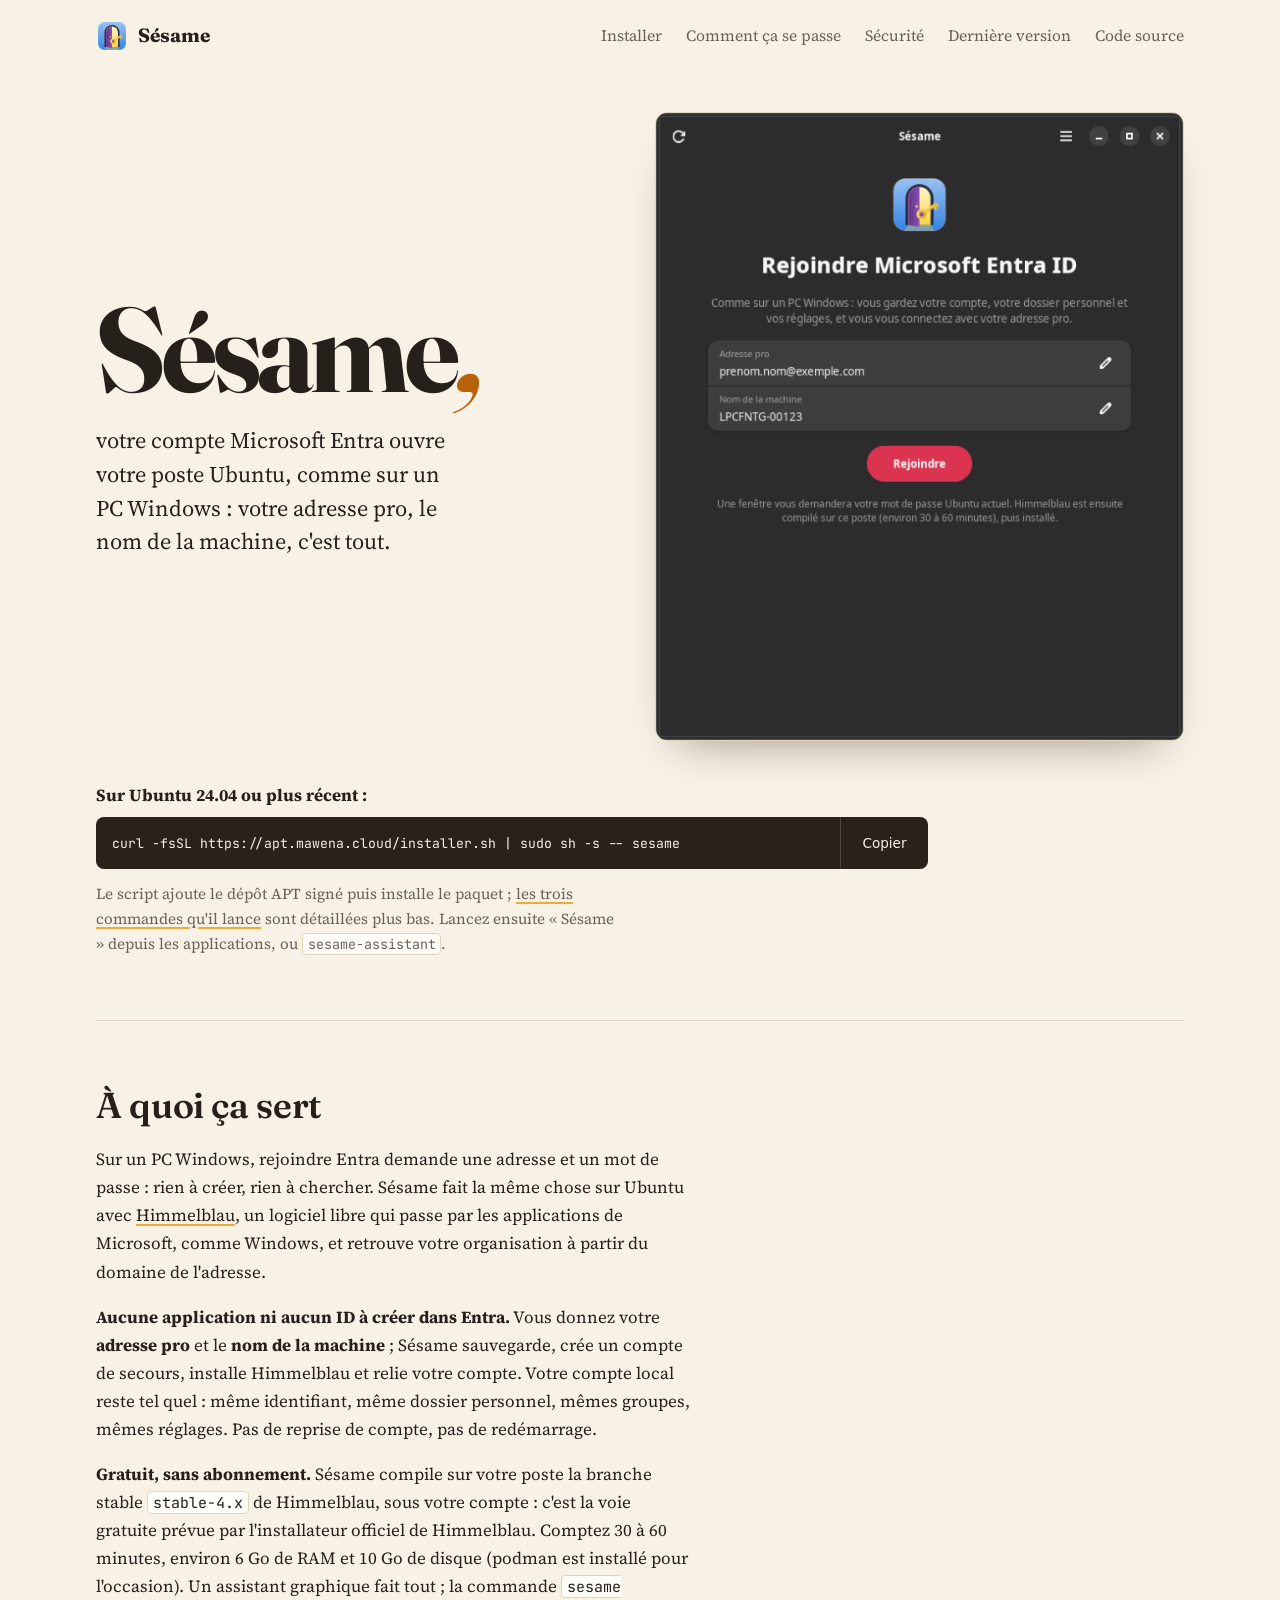
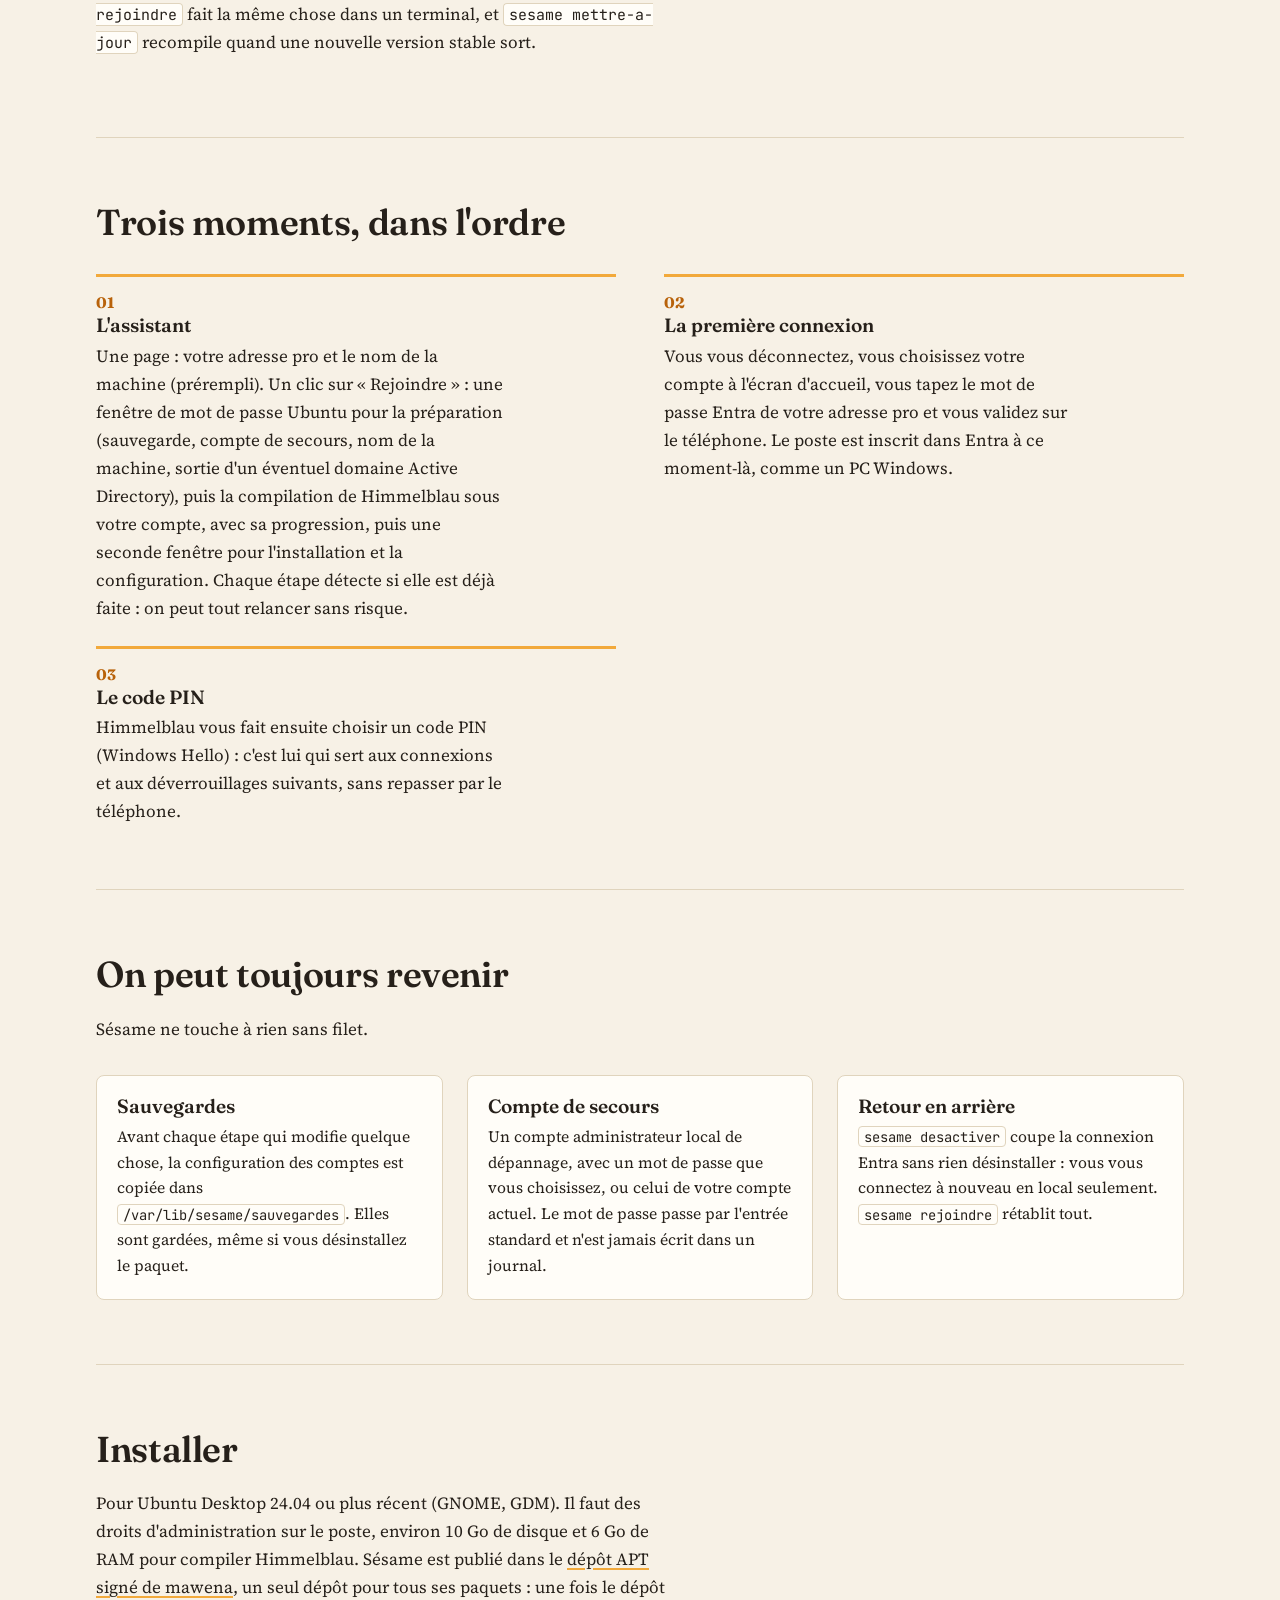
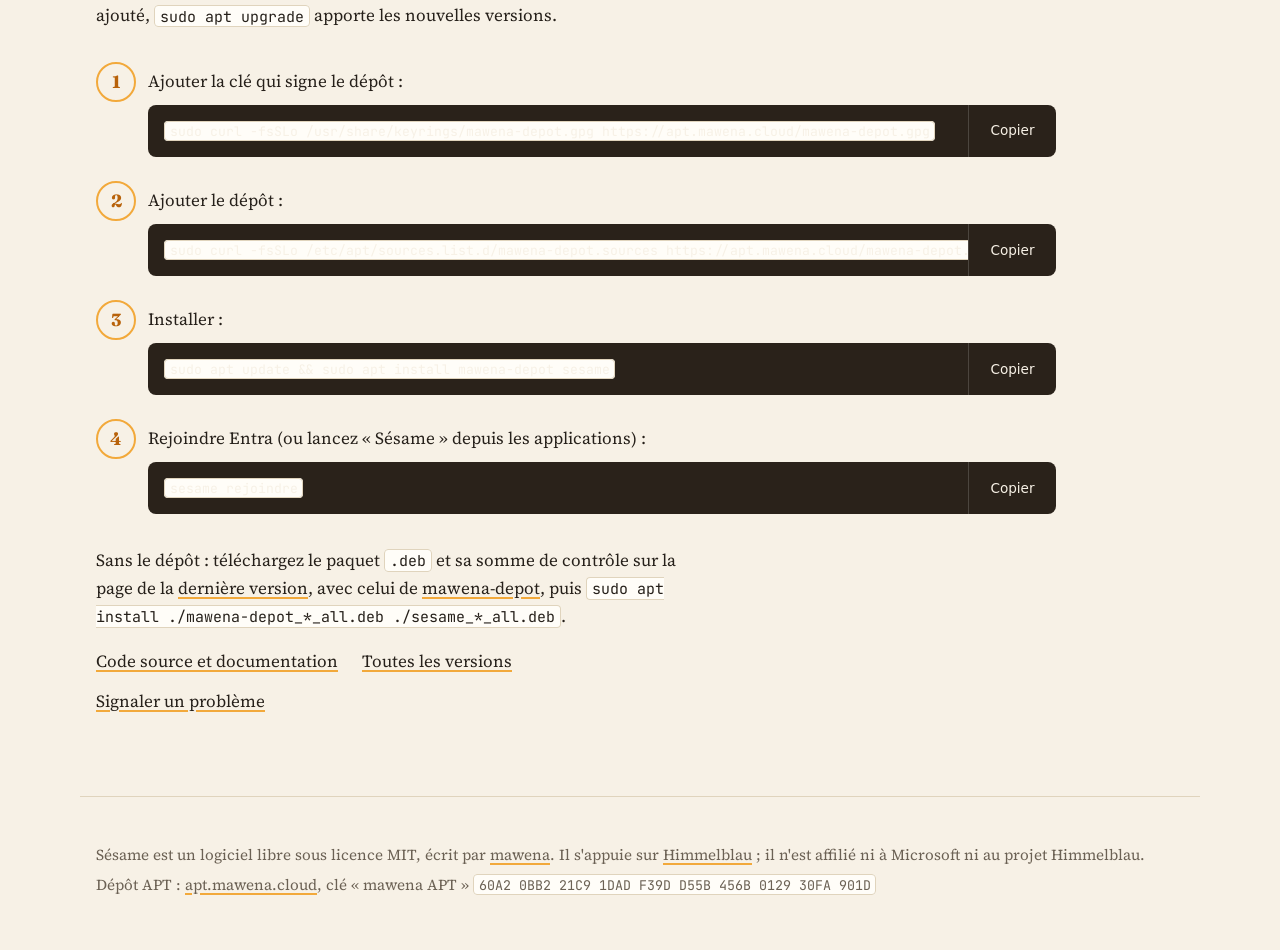
==== commit 9e3a0e0f: "docs(site): page d'accueil mise à jour" ====
--- a/index.html
+++ b/index.html
@@ -38,7 +38,7 @@
     <div class="installation-courte">
       <p>Sur Ubuntu 24.04 ou plus récent :</p>
       <div class="commande">
-        <pre><code id="cmd-courte">curl -fsSL https://mawena.github.io/sesame/installer.sh | sudo sh</code></pre>
+        <pre><code id="cmd-courte">curl -fsSL https://apt.mawena.cloud/installer.sh | sudo sh -s -- sesame</code></pre>
         <button type="button" class="copier" data-cible="cmd-courte" hidden>Copier</button>
       </div>
       <p class="nuance">Le script ajoute le dépôt APT signé puis installe le paquet ; <a href="#installer">les trois commandes qu'il lance</a> sont détaillées plus bas. Lancez ensuite « Sésame » depuis les applications, ou <code>sesame-assistant</code>.</p>
@@ -91,26 +91,26 @@
 
   <section class="installer" id="installer" aria-labelledby="installer-titre">
     <h2 id="installer-titre">Installer</h2>
-    <p>Pour Ubuntu Desktop 24.04 ou plus récent (GNOME, GDM). Il faut des droits d'administration sur le poste, environ 10 Go de disque et 6 Go de RAM pour compiler Himmelblau. Une fois le dépôt ajouté, <code>sudo apt upgrade</code> apporte les nouvelles versions.</p>
+    <p>Pour Ubuntu Desktop 24.04 ou plus récent (GNOME, GDM). Il faut des droits d'administration sur le poste, environ 10 Go de disque et 6 Go de RAM pour compiler Himmelblau. Sésame est publié dans le <a href="https://apt.mawena.cloud/">dépôt APT signé de mawena</a>, un seul dépôt pour tous ses paquets : une fois le dépôt ajouté, <code>sudo apt upgrade</code> apporte les nouvelles versions.</p>
     <ol class="pas">
       <li>
         <p>Ajouter la clé qui signe le dépôt :</p>
-        <div class="commande"><pre><code id="cmd-cle">sudo curl -fsSLo /usr/share/keyrings/sesame.gpg https://mawena.github.io/sesame/apt/sesame.gpg</code></pre><button type="button" class="copier" data-cible="cmd-cle" hidden>Copier</button></div>
+        <div class="commande"><pre><code id="cmd-cle">sudo curl -fsSLo /usr/share/keyrings/mawena-depot.gpg https://apt.mawena.cloud/mawena-depot.gpg</code></pre><button type="button" class="copier" data-cible="cmd-cle" hidden>Copier</button></div>
       </li>
       <li>
         <p>Ajouter le dépôt :</p>
-        <div class="commande"><pre><code id="cmd-source">sudo curl -fsSLo /etc/apt/sources.list.d/sesame.sources https://mawena.github.io/sesame/apt/sesame.sources</code></pre><button type="button" class="copier" data-cible="cmd-source" hidden>Copier</button></div>
+        <div class="commande"><pre><code id="cmd-source">sudo curl -fsSLo /etc/apt/sources.list.d/mawena-depot.sources https://apt.mawena.cloud/mawena-depot.sources</code></pre><button type="button" class="copier" data-cible="cmd-source" hidden>Copier</button></div>
       </li>
       <li>
         <p>Installer :</p>
-        <div class="commande"><pre><code id="cmd-installer">sudo apt update && sudo apt install sesame</code></pre><button type="button" class="copier" data-cible="cmd-installer" hidden>Copier</button></div>
+        <div class="commande"><pre><code id="cmd-installer">sudo apt update && sudo apt install mawena-depot sesame</code></pre><button type="button" class="copier" data-cible="cmd-installer" hidden>Copier</button></div>
       </li>
       <li>
         <p>Rejoindre Entra (ou lancez « Sésame » depuis les applications) :</p>
         <div class="commande"><pre><code id="cmd-etat">sesame rejoindre</code></pre><button type="button" class="copier" data-cible="cmd-etat" hidden>Copier</button></div>
       </li>
     </ol>
-    <p>Sans le dépôt : téléchargez le paquet <code>.deb</code> et sa somme de contrôle sur la page de la <a href="https://github.com/mawena/sesame/releases/latest">dernière version</a>, puis <code>sudo apt install ./sesame_*_all.deb</code>.</p>
+    <p>Sans le dépôt : téléchargez le paquet <code>.deb</code> et sa somme de contrôle sur la page de la <a href="https://github.com/mawena/sesame/releases/latest">dernière version</a>, avec celui de <a href="https://apt.mawena.cloud/pool/main/depot/mawena-depot_0.2.1_all.deb">mawena-depot</a>, puis <code>sudo apt install ./mawena-depot_*_all.deb ./sesame_*_all.deb</code>.</p>
     <p class="liens">
       <a href="https://github.com/mawena/sesame">Code source et documentation</a>
       <a href="https://github.com/mawena/sesame/releases">Toutes les versions</a>
@@ -121,7 +121,7 @@
 
 <footer class="pied">
   <p>Sésame est un logiciel libre sous licence MIT, écrit par <a href="https://github.com/mawena">mawena</a>. Il s'appuie sur <a href="https://himmelblau-idm.org">Himmelblau</a> ; il n'est affilié ni à Microsoft ni au projet Himmelblau.</p>
-  <p>Clé du dépôt APT : <code>EC3E F563 FE1B 133E 5575 3127 1089 B937 B4BD A7F1</code></p>
+  <p>Dépôt APT : <a href="https://apt.mawena.cloud/">apt.mawena.cloud</a>, clé « mawena APT » <code>60A2 0BB2 21C9 1DAD F39D D55B 456B 0129 30FA 901D</code></p>
 </footer>
 
 <script src="sesame.js" defer></script>
